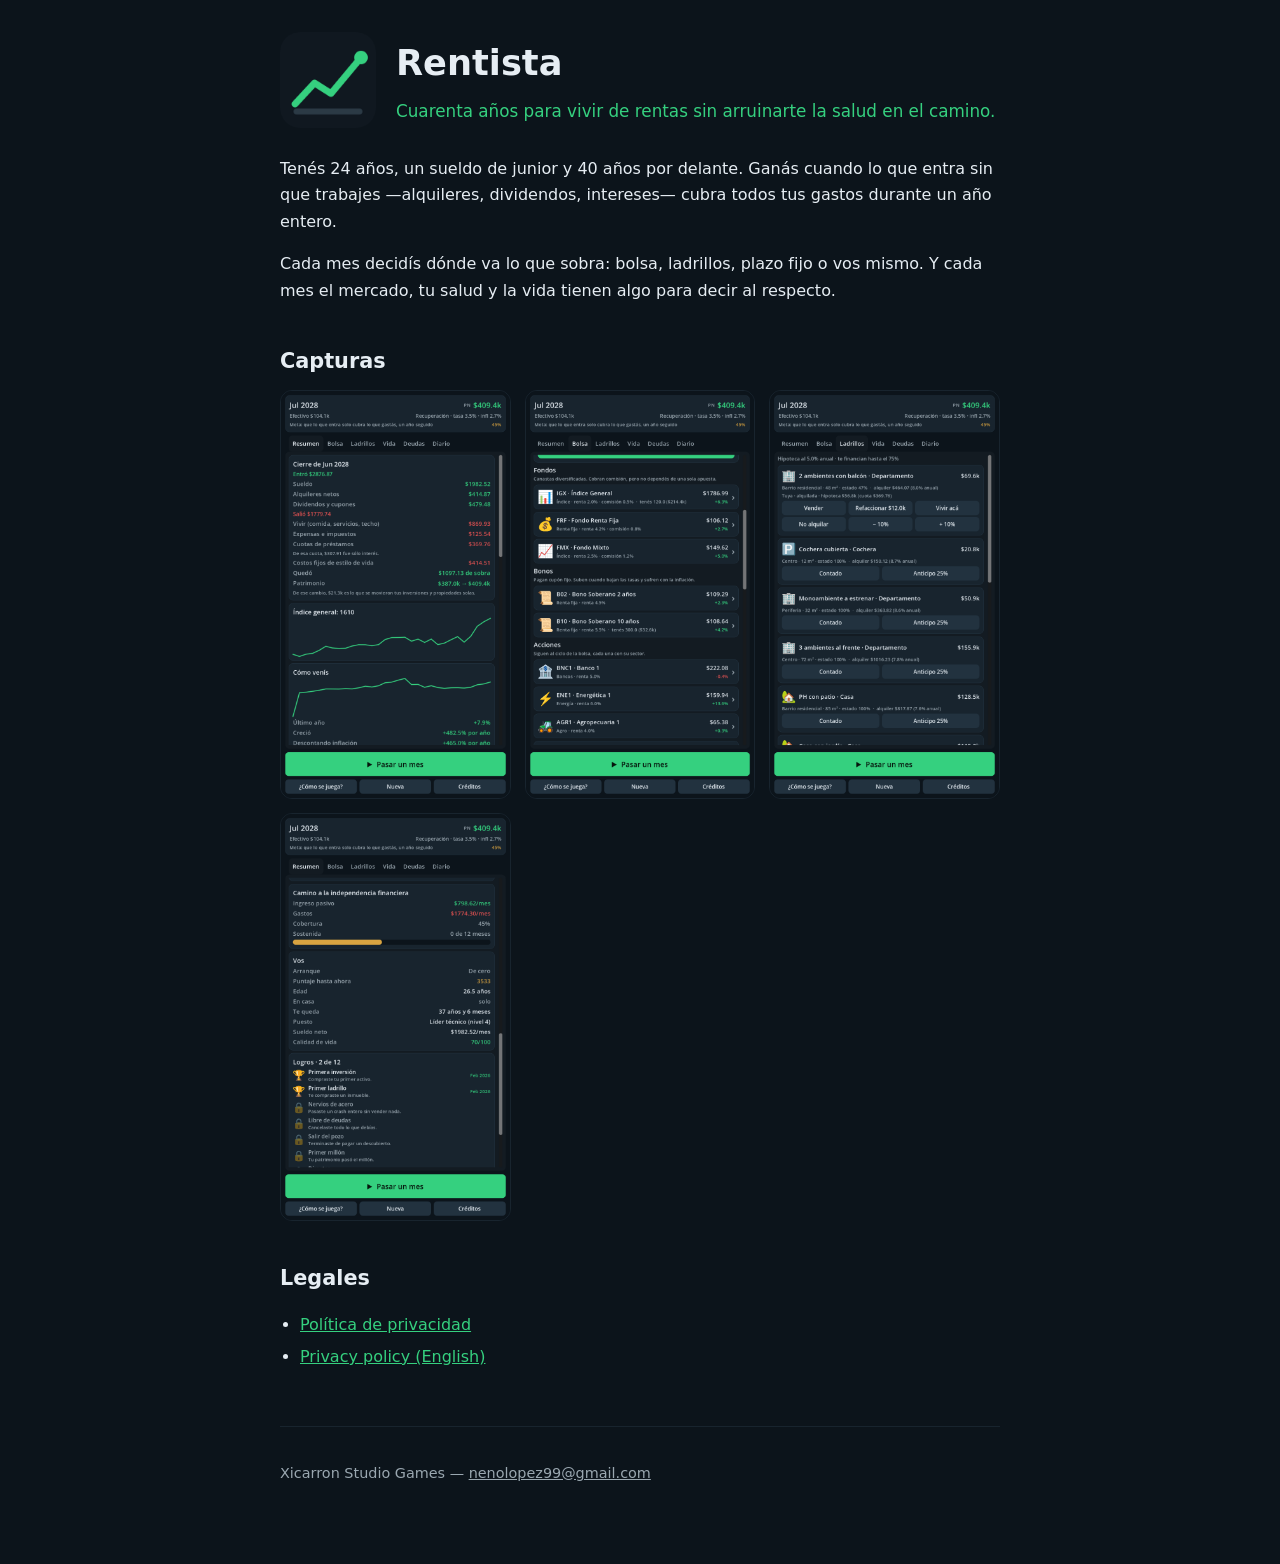
==== index.html @ 7d14183e "Add files via upload" ====
<!DOCTYPE html>
<html lang="es">
<head>
<meta charset="utf-8">
<meta name="viewport" content="width=device-width, initial-scale=1">
<title>Rentista — Xicarron Studio Games</title>
<meta name="description" content="Simulador de inversiones: cuarenta años para vivir de rentas sin arruinarte la salud en el camino.">
<link rel="stylesheet" href="estilo.css">
</head>
<body>
<main>
  <header class="portada">
    <img src="icono.png" alt="" width="96" height="96">
    <div>
      <h1>Rentista</h1>
      <p class="bajada">Cuarenta años para vivir de rentas sin arruinarte la salud en el camino.</p>
    </div>
  </header>

  <p>Tenés 24 años, un sueldo de junior y 40 años por delante. Ganás cuando lo
  que entra sin que trabajes —alquileres, dividendos, intereses— cubra todos tus
  gastos durante un año entero.</p>

  <p>Cada mes decidís dónde va lo que sobra: bolsa, ladrillos, plazo fijo o vos
  mismo. Y cada mes el mercado, tu salud y la vida tienen algo para decir al
  respecto.</p>

  <h2>Capturas</h2>
  <div class="capturas">
    <img src="capturas/1-resumen.png" alt="Cierre de mes con el detalle de ingresos y gastos" loading="lazy">
    <img src="capturas/2-bolsa.png" alt="Lista de activos de la bolsa" loading="lazy">
    <img src="capturas/3-ladrillos.png" alt="Inmuebles en venta y el departamento propio" loading="lazy">
    <img src="capturas/5-independencia.png" alt="Camino a la independencia financiera" loading="lazy">
  </div>

  <h2>Legales</h2>
  <ul>
    <li><a href="privacidad/">Política de privacidad</a></li>
    <li><a href="privacy/">Privacy policy (English)</a></li>
  </ul>

  <footer>
    <p>Xicarron Studio Games — <a href="mailto:nenolopez99@gmail.com">nenolopez99@gmail.com</a></p>
  </footer>
</main>
</body>
</html>
---- estilo.css ----
/* Mismos colores que el juego. */
:root {
  --fondo: #0c141b;
  --panel: #18242e;
  --texto: #e6edf3;
  --apagado: #9aa7b0;
  --verde: #35d07f;
}

* { box-sizing: border-box; }

body {
  margin: 0;
  background: var(--fondo);
  color: var(--texto);
  font: 16px/1.65 system-ui, -apple-system, "Segoe UI", Roboto, sans-serif;
}

main {
  max-width: 760px;
  margin: 0 auto;
  padding: 32px 20px 64px;
}

a { color: var(--verde); }

h1 { font-size: 2.2rem; margin: 0; }
h2 { font-size: 1.3rem; margin: 40px 0 12px; }

.portada {
  display: flex;
  align-items: center;
  gap: 20px;
  flex-wrap: wrap;
  margin-bottom: 28px;
}

.portada img { border-radius: 20px; }

.bajada {
  color: var(--verde);
  margin: 6px 0 0;
  font-size: 1.05rem;
}

.capturas {
  display: grid;
  grid-template-columns: repeat(auto-fit, minmax(180px, 1fr));
  gap: 14px;
}

.capturas img {
  width: 100%;
  height: auto;
  border-radius: 12px;
  border: 1px solid var(--panel);
}

ul { padding-left: 20px; }
li { margin: 6px 0; }

/* Las políticas: texto largo, cómodo de leer. */
.legal h1 { font-size: 1.8rem; margin-bottom: 4px; }
.legal .fecha { color: var(--apagado); margin-top: 0; }
.legal h2 { font-size: 1.15rem; }
.legal p, .legal li { color: var(--texto); }
.legal code { word-break: break-all; }

.volver {
  display: inline-block;
  margin-bottom: 24px;
  color: var(--apagado);
}

footer {
  margin-top: 56px;
  padding-top: 20px;
  border-top: 1px solid var(--panel);
  color: var(--apagado);
  font-size: 0.9rem;
}

footer a { color: var(--apagado); }
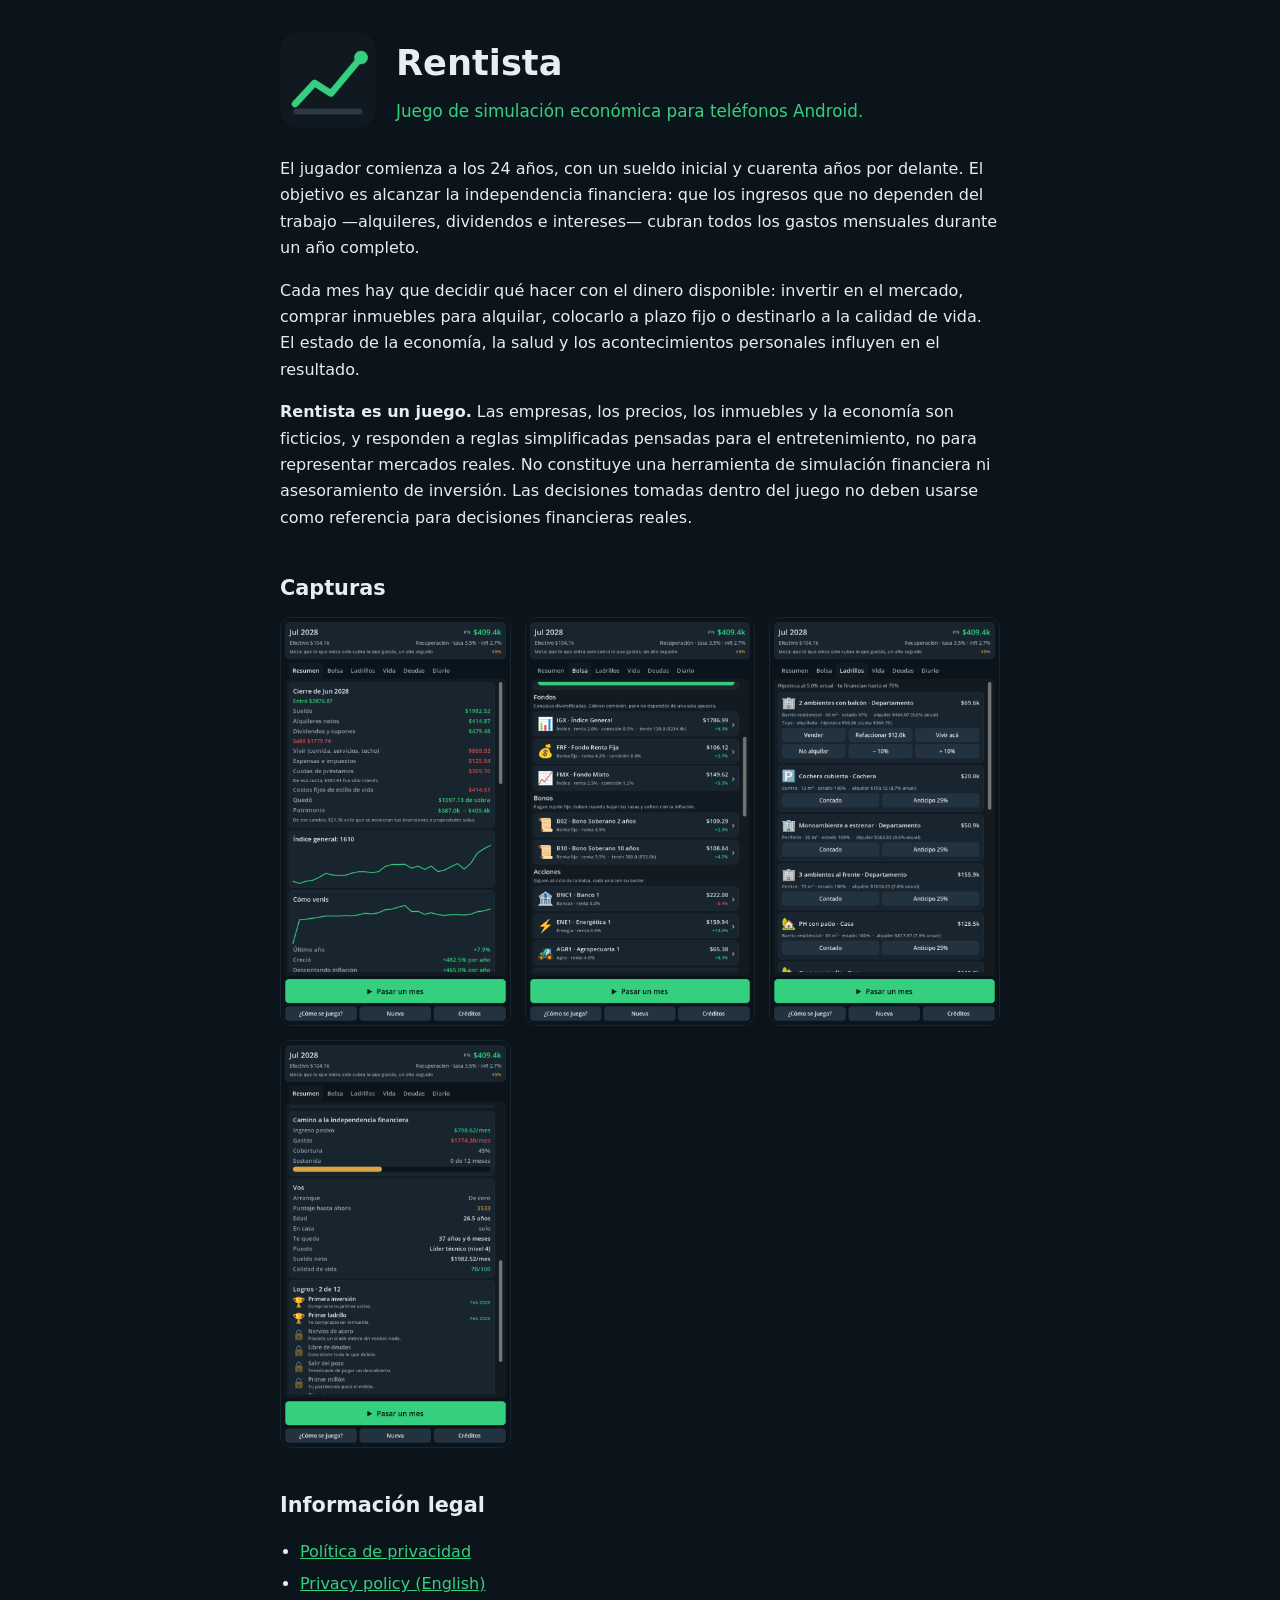
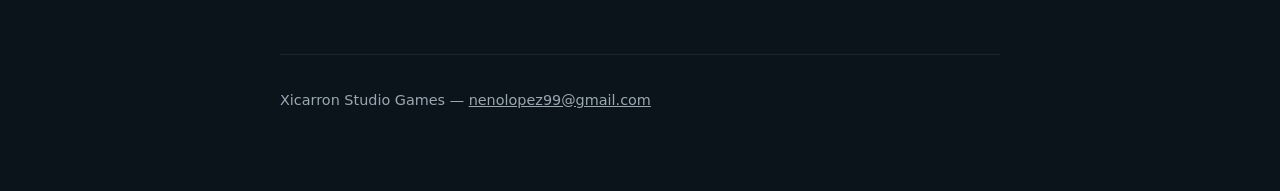
==== commit a8f9e754: "Add files via upload" ====
--- a/index.html
+++ b/index.html
@@ -4,7 +4,7 @@
 <meta charset="utf-8">
 <meta name="viewport" content="width=device-width, initial-scale=1">
 <title>Rentista — Xicarron Studio Games</title>
-<meta name="description" content="Simulador de inversiones: cuarenta años para vivir de rentas sin arruinarte la salud en el camino.">
+<meta name="description" content="Juego de simulación económica: cuarenta años de decisiones para vivir de los ingresos que genera un patrimonio.">
 <link rel="stylesheet" href="estilo.css">
 </head>
 <body>
@@ -13,27 +13,36 @@
     <img src="icono.png" alt="" width="96" height="96">
     <div>
       <h1>Rentista</h1>
-      <p class="bajada">Cuarenta años para vivir de rentas sin arruinarte la salud en el camino.</p>
+      <p class="bajada">Juego de simulación económica para teléfonos Android.</p>
     </div>
   </header>
 
-  <p>Tenés 24 años, un sueldo de junior y 40 años por delante. Ganás cuando lo
-  que entra sin que trabajes —alquileres, dividendos, intereses— cubra todos tus
-  gastos durante un año entero.</p>
+  <p>El jugador comienza a los 24 años, con un sueldo inicial y cuarenta años
+  por delante. El objetivo es alcanzar la independencia financiera: que los
+  ingresos que no dependen del trabajo —alquileres, dividendos e intereses—
+  cubran todos los gastos mensuales durante un año completo.</p>
 
-  <p>Cada mes decidís dónde va lo que sobra: bolsa, ladrillos, plazo fijo o vos
-  mismo. Y cada mes el mercado, tu salud y la vida tienen algo para decir al
-  respecto.</p>
+  <p>Cada mes hay que decidir qué hacer con el dinero disponible: invertir en
+  el mercado, comprar inmuebles para alquilar, colocarlo a plazo fijo o
+  destinarlo a la calidad de vida. El estado de la economía, la salud y los
+  acontecimientos personales influyen en el resultado.</p>
+
+  <p class="aviso"><strong>Rentista es un juego.</strong> Las empresas, los
+  precios, los inmuebles y la economía son ficticios, y responden a reglas
+  simplificadas pensadas para el entretenimiento, no para representar mercados
+  reales. No constituye una herramienta de simulación financiera ni
+  asesoramiento de inversión. Las decisiones tomadas dentro del juego no deben
+  usarse como referencia para decisiones financieras reales.</p>
 
   <h2>Capturas</h2>
   <div class="capturas">
     <img src="capturas/1-resumen.png" alt="Cierre de mes con el detalle de ingresos y gastos" loading="lazy">
-    <img src="capturas/2-bolsa.png" alt="Lista de activos de la bolsa" loading="lazy">
-    <img src="capturas/3-ladrillos.png" alt="Inmuebles en venta y el departamento propio" loading="lazy">
-    <img src="capturas/5-independencia.png" alt="Camino a la independencia financiera" loading="lazy">
+    <img src="capturas/2-bolsa.png" alt="Lista de activos del mercado" loading="lazy">
+    <img src="capturas/3-ladrillos.png" alt="Inmuebles disponibles y el departamento propio" loading="lazy">
+    <img src="capturas/5-independencia.png" alt="Progreso hacia la independencia financiera" loading="lazy">
   </div>
 
-  <h2>Legales</h2>
+  <h2>Información legal</h2>
   <ul>
     <li><a href="privacidad/">Política de privacidad</a></li>
     <li><a href="privacy/">Privacy policy (English)</a></li>
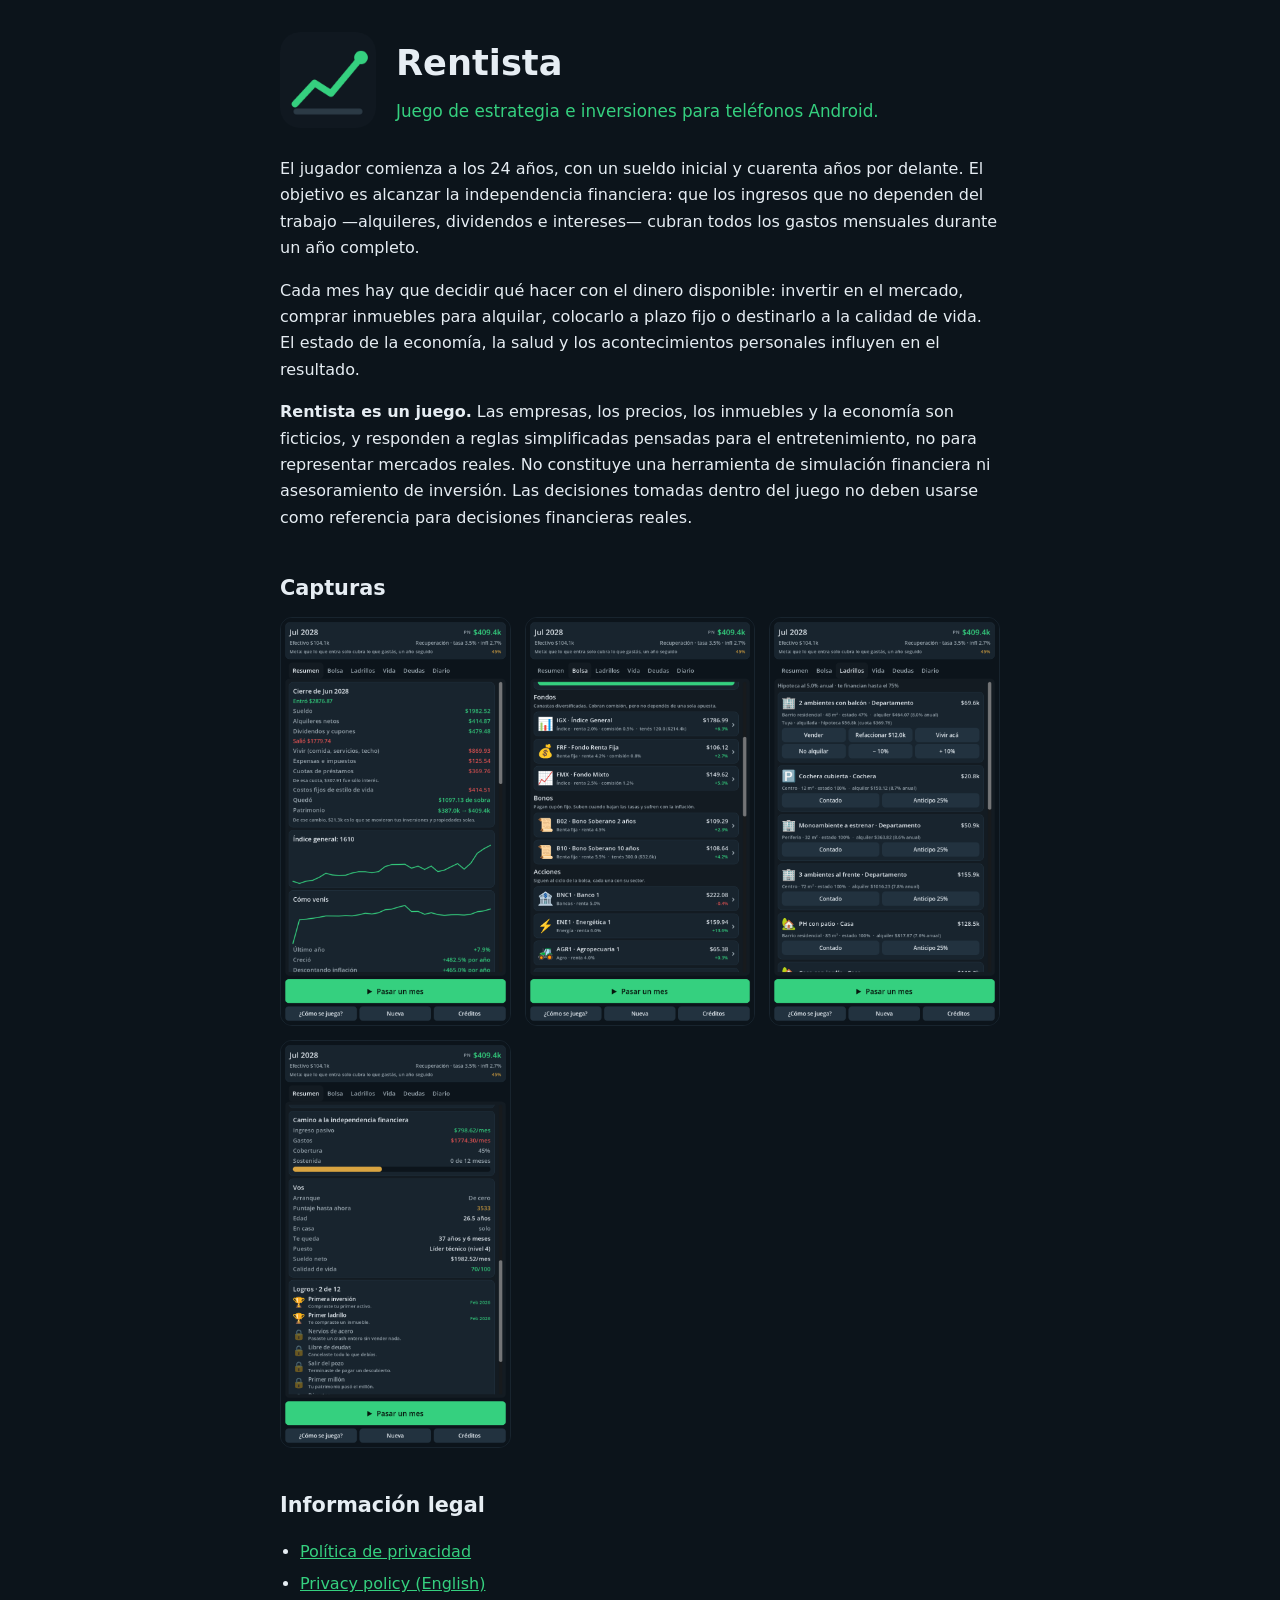
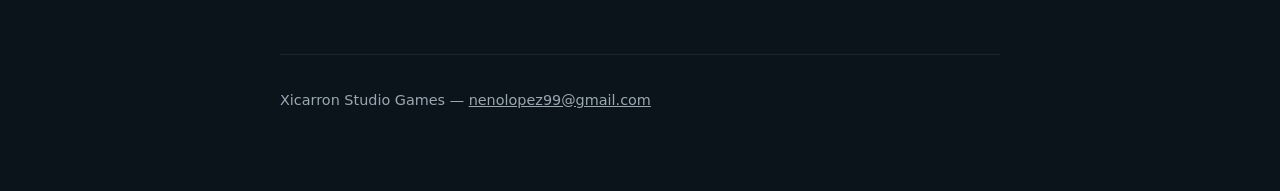
==== commit 7ae72f6c: "Add files via upload" ====
--- a/index.html
+++ b/index.html
@@ -4,7 +4,7 @@
 <meta charset="utf-8">
 <meta name="viewport" content="width=device-width, initial-scale=1">
 <title>Rentista — Xicarron Studio Games</title>
-<meta name="description" content="Juego de simulación económica: cuarenta años de decisiones para vivir de los ingresos que genera un patrimonio.">
+<meta name="description" content="Juego de estrategia e inversiones: cuarenta años de decisiones para vivir de los ingresos que genera un patrimonio.">
 <link rel="stylesheet" href="estilo.css">
 </head>
 <body>
@@ -13,7 +13,7 @@
     <img src="icono.png" alt="" width="96" height="96">
     <div>
       <h1>Rentista</h1>
-      <p class="bajada">Juego de simulación económica para teléfonos Android.</p>
+      <p class="bajada">Juego de estrategia e inversiones para teléfonos Android.</p>
     </div>
   </header>
 
